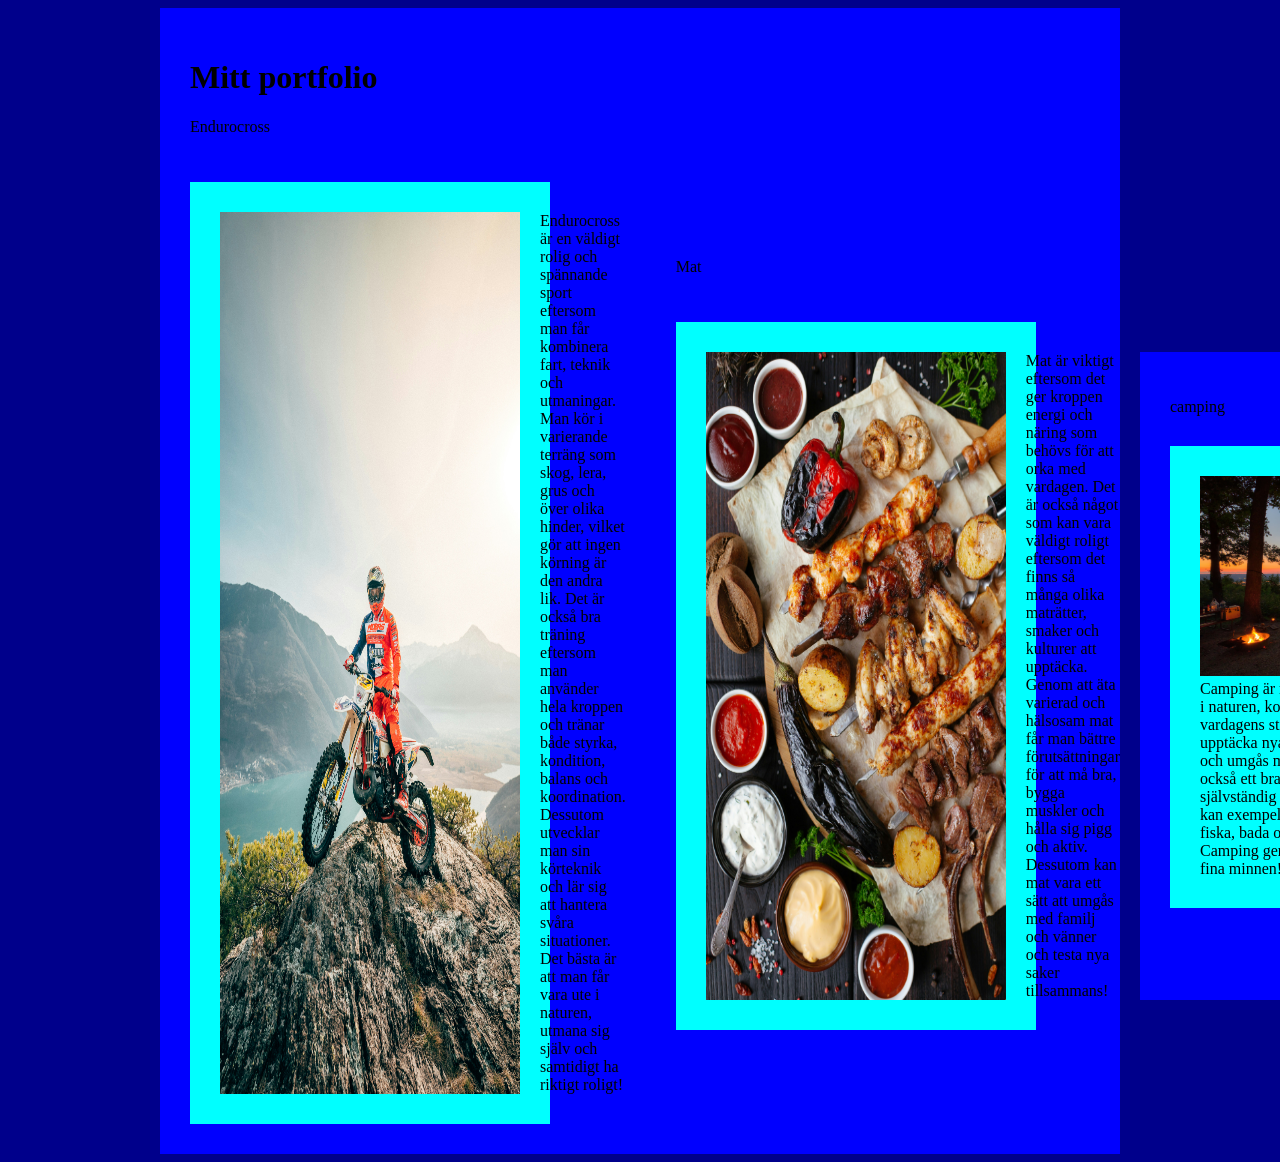
==== kapitel-3/Portfolio/index.html @ 00770628 "börjat med eget arbete, portfolio" ====
<!DOCTYPE html>
<html lang="en">
<head>
    <meta charset="UTF-8">
    <meta name="viewport" content="width=device-width, initial-scale=1.0">
    <title>Portfolio</title>
    <link rel="stylesheet" href="style.css">
</head>
<body>
    <div class="kontainer">
<h1>Mitt portfolio</h1>
<p class="text">Endurocross</p>
<div class="kolumner">
<div class="ruta">
    <img src="./bilder/davide-zanotti-vywvUvgCw58-unsplash.jpg">
    <div class="bildtext">Endurocross är en väldigt rolig och spännande sport eftersom man får kombinera fart, teknik och utmaningar. Man kör i varierande terräng som skog, lera, grus och över olika hinder, vilket gör att ingen körning är den andra lik. Det är också bra träning eftersom man använder hela kroppen och tränar både styrka, kondition, balans och koordination. Dessutom utvecklar man sin körteknik och lär sig att hantera svåra situationer. Det bästa är att man får vara ute i naturen, utmana sig själv och samtidigt ha riktigt roligt!</div>
    
    <div class="kontainer">
<p class="text">Mat</p>
<div class="kolumner">
<div class="ruta">
    <img src="./bilder/victoria-shes-UC0HZdUitWY-unsplash.jpg">
    <div class="bildtext">Mat är viktigt eftersom det ger kroppen energi och näring som behövs för att orka med vardagen. Det är också något som kan vara väldigt roligt eftersom det finns så många olika maträtter, smaker och kulturer att upptäcka. Genom att äta varierad och hälsosam mat får man bättre förutsättningar för att må bra, bygga muskler och hålla sig pigg och aktiv. Dessutom kan mat vara ett sätt att umgås med familj och vänner och testa nya saker tillsammans!</div>
    
    <div class="kontainer">
<p class="text">camping</p>
<div class="camping">
<div class="cirkel">
    <img src="./bilder/dave-hoefler-a3e7yEtQxJs-unsplash.jpg">
    <div class="bildtext">Camping är roligt eftersom man får komma ut i naturen, koppla av och komma bort från vardagens stress. Man får möjlighet att upptäcka nya platser, sova i tält eller husvagn och umgås med familj och vänner. Det är också ett bra sätt att lära sig vara mer självständig och klara sig ute i naturen. Man kan exempelvis laga mat över öppen eld, fiska, bada och utforska omgivningen. Camping ger både äventyr, avkoppling och fina minnen!</div>
</html>
---- kapitel-3/Portfolio/style.css ----
html {
    box-sizing: border-box;
}

img{
   max-width: 100%;
   height: auto;
}

body {
    background-color: darkblue;
}

.kontainer {
    background-color: blue;
    width: 900px;
    padding: 30px;
    margin-left: auto;
    margin-right: auto;
}

.kolumner {
    display: flex;
}

.camping {

}

.ruta {
    background-color: aqua;
    padding: 30px;
    width: 300px;
    display: flex;
    gap: 20px;
    margin-top: 30px;
}

.cirkel {
     background-color: aqua;
    padding: 30px;
    width: 300px;
    gap: 20px;
    margin-top: 30px;
}
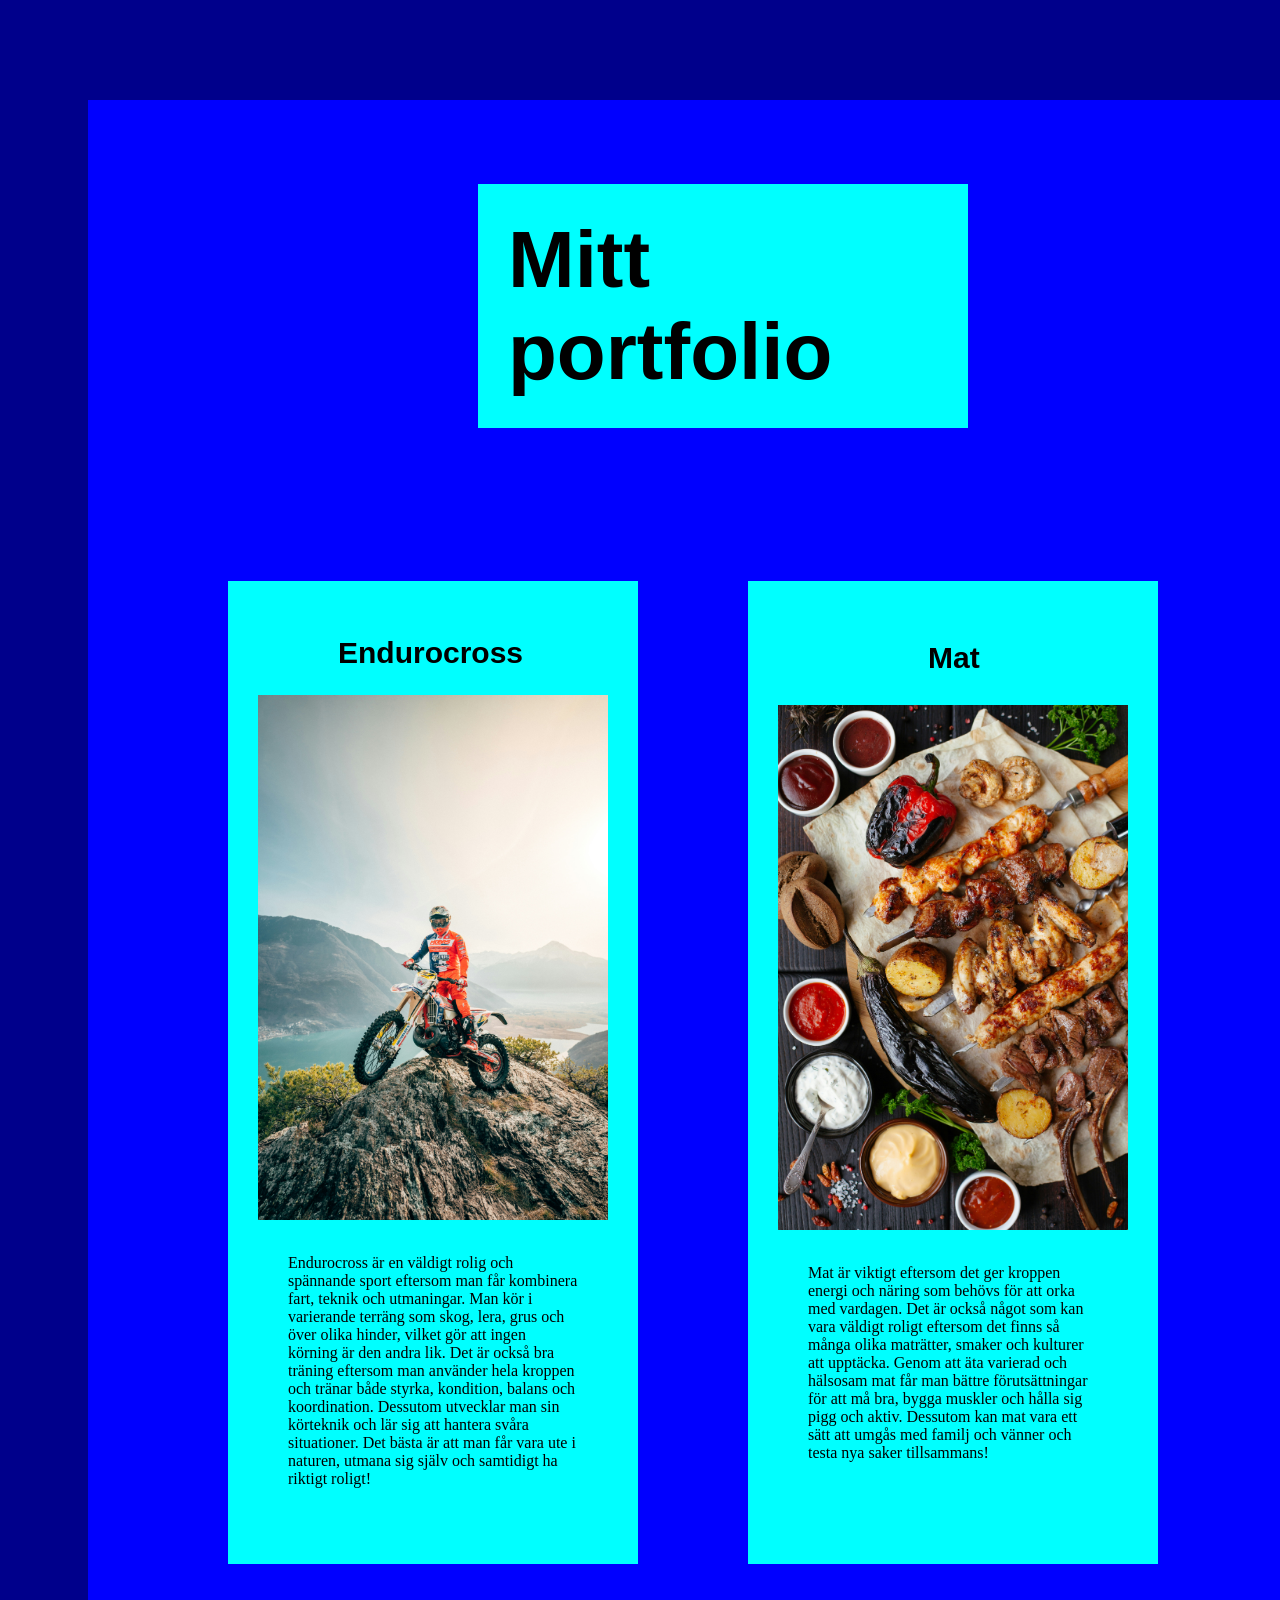
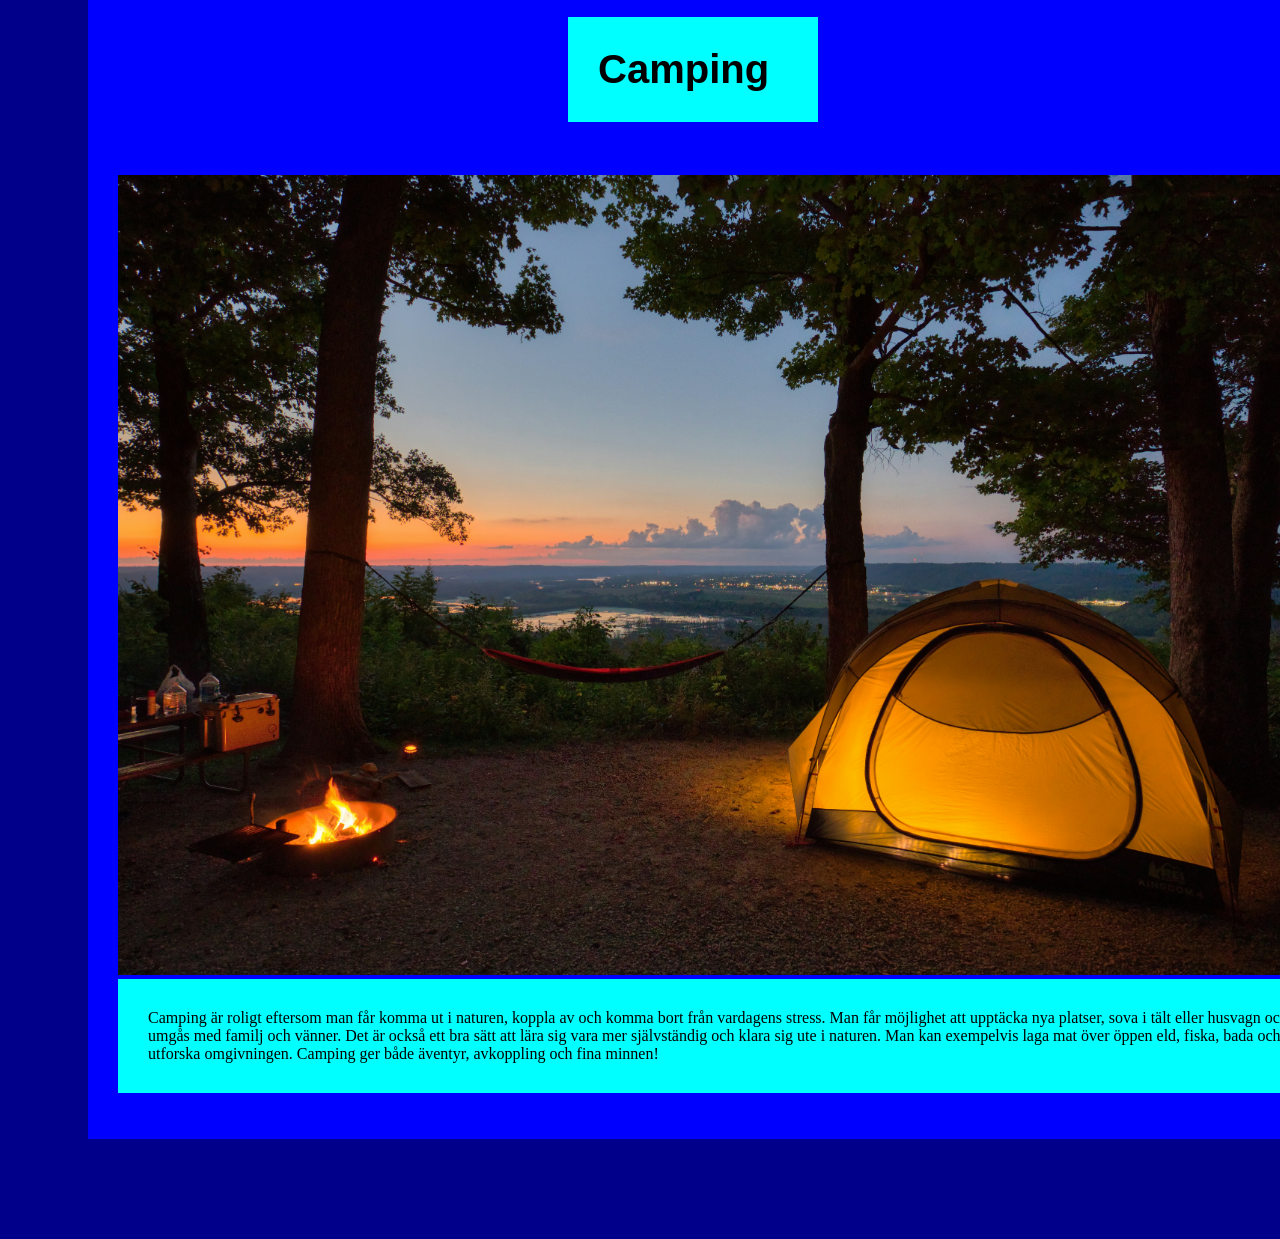
==== commit 7edd45b6: "Gjort klart mitt portfolio" ====
--- a/kapitel-3/Portfolio/index.html
+++ b/kapitel-3/Portfolio/index.html
@@ -1,31 +1,54 @@
 <!DOCTYPE html>
 <html lang="en">
+
 <head>
     <meta charset="UTF-8">
     <meta name="viewport" content="width=device-width, initial-scale=1.0">
     <title>Portfolio</title>
     <link rel="stylesheet" href="style.css">
 </head>
+
 <body>
     <div class="kontainer">
-<h1>Mitt portfolio</h1>
-<p class="text">Endurocross</p>
-<div class="kolumner">
-<div class="ruta">
-    <img src="./bilder/davide-zanotti-vywvUvgCw58-unsplash.jpg">
-    <div class="bildtext">Endurocross är en väldigt rolig och spännande sport eftersom man får kombinera fart, teknik och utmaningar. Man kör i varierande terräng som skog, lera, grus och över olika hinder, vilket gör att ingen körning är den andra lik. Det är också bra träning eftersom man använder hela kroppen och tränar både styrka, kondition, balans och koordination. Dessutom utvecklar man sin körteknik och lär sig att hantera svåra situationer. Det bästa är att man får vara ute i naturen, utmana sig själv och samtidigt ha riktigt roligt!</div>
-    
-    <div class="kontainer">
-<p class="text">Mat</p>
-<div class="kolumner">
-<div class="ruta">
-    <img src="./bilder/victoria-shes-UC0HZdUitWY-unsplash.jpg">
-    <div class="bildtext">Mat är viktigt eftersom det ger kroppen energi och näring som behövs för att orka med vardagen. Det är också något som kan vara väldigt roligt eftersom det finns så många olika maträtter, smaker och kulturer att upptäcka. Genom att äta varierad och hälsosam mat får man bättre förutsättningar för att må bra, bygga muskler och hålla sig pigg och aktiv. Dessutom kan mat vara ett sätt att umgås med familj och vänner och testa nya saker tillsammans!</div>
-    
-    <div class="kontainer">
-<p class="text">camping</p>
-<div class="camping">
-<div class="cirkel">
-    <img src="./bilder/dave-hoefler-a3e7yEtQxJs-unsplash.jpg">
-    <div class="bildtext">Camping är roligt eftersom man får komma ut i naturen, koppla av och komma bort från vardagens stress. Man får möjlighet att upptäcka nya platser, sova i tält eller husvagn och umgås med familj och vänner. Det är också ett bra sätt att lära sig vara mer självständig och klara sig ute i naturen. Man kan exempelvis laga mat över öppen eld, fiska, bada och utforska omgivningen. Camping ger både äventyr, avkoppling och fina minnen!</div>
+        <h1>Mitt portfolio</h1>
+        <div class="kolumner">
+            <div class="ruta">
+                <h2>Endurocross</h2>
+                <img src="./bilder/davide-zanotti-vywvUvgCw58-unsplash.jpg">
+                <p class="bildtext">Endurocross är en väldigt rolig och spännande sport eftersom man får kombinera
+                    fart, teknik och utmaningar. Man kör i varierande terräng som skog, lera, grus och över olika
+                    hinder, vilket gör att ingen körning är den andra lik. Det är också bra träning eftersom man
+                    använder hela kroppen och tränar både styrka, kondition, balans och koordination. Dessutom utvecklar
+                    man sin körteknik och lär sig att hantera svåra situationer. Det bästa är att man får vara ute i
+                    naturen, utmana sig själv och samtidigt ha riktigt roligt!</p>
+            </div>
+
+            <div class="ruta">
+                <h3>Mat</h3>
+                <img src="./bilder/victoria-shes-UC0HZdUitWY-unsplash.jpg">
+                <p class="bildtext">Mat är viktigt eftersom det ger kroppen energi och näring som behövs för
+                    att orka med vardagen. Det är också något som kan vara väldigt roligt eftersom det finns så
+                    många olika maträtter, smaker och kulturer att upptäcka. Genom att äta varierad och hälsosam
+                    mat får man bättre förutsättningar för att må bra, bygga muskler och hålla sig pigg och
+                    aktiv. Dessutom kan mat vara ett sätt att umgås med familj och vänner och testa nya saker
+                    tillsammans!</p>
+            </div>
+
+
+
+        </div>
+        <div class="cirkel">
+            <h4>Camping</h4>
+            <img src="./bilder/dave-hoefler-a3e7yEtQxJs-unsplash.jpg">
+            <p class="bildtext">Camping är roligt eftersom man får komma ut i naturen, koppla av
+                och komma bort från vardagens stress. Man får möjlighet att upptäcka nya platser,
+                sova i tält eller husvagn och umgås med familj och vänner. Det är också ett bra sätt
+                att lära sig vara mer självständig och klara sig ute i naturen. Man kan exempelvis
+                laga mat över öppen eld, fiska, bada och utforska omgivningen. Camping ger både
+                äventyr, avkoppling och fina minnen!</p>
+
+        </div>
+    </div>
+</body>
+
 </html>
--- a/kapitel-3/Portfolio/style.css
+++ b/kapitel-3/Portfolio/style.css
@@ -1,10 +1,21 @@
 html {
     box-sizing: border-box;
+}
+
+h1 {
+margin-left: 360px;
+width: 1000px;
+background-color: aqua;
+    width: 430px;
+    padding: 30px;
+    font-family: Impact, Haettenschweiler, 'Arial Narrow Bold', sans-serif;
+    font-size: 80px;
 }
 
 img{
    max-width: 100%;
    height: auto;
+   max-height: fit-content;
 }
 
 body {
@@ -13,33 +24,55 @@
 
 .kontainer {
     background-color: blue;
-    width: 900px;
-    padding: 30px;
-    margin-left: auto;
-    margin-right: auto;
+    width: 1200px;
+    padding: 30px;  
+    margin-left: 80px;
+    margin-right: 10px;
+    margin-top: 100px;
+    margin-bottom: 100px;
 }
 
 .kolumner {
     display: flex;
 }
 
-.camping {
-
-}
-
 .ruta {
     background-color: aqua;
     padding: 30px;
-    width: 300px;
-    display: flex;
-    gap: 20px;
-    margin-top: 30px;
+    width: 350px;
+    gap: 0px;
+    margin-top: 100px;
+    margin-left: 110px;
+}
+p{
+    background-color: aqua;
+    padding: 30px;
+    gap: 0px;
+    margin-top: 0px;
+    margin-left: 0px;
 }
 
-.cirkel {
-     background-color: aqua;
-    padding: 30px;
-    width: 300px;
-    gap: 20px;
-    margin-top: 30px;
-}+h2{
+    font-family: 'Lucida Sans', 'Lucida Sans Regular', 'Lucida Grande', 'Lucida Sans Unicode', Geneva, Verdana, sans-serif;
+margin-left: 80px;
+font-size: 30px;
+}
+
+h3{
+     font-family: 'Lucida Sans', 'Lucida Sans Regular', 'Lucida Grande', 'Lucida Sans Unicode', Geneva, Verdana, sans-serif;
+margin-left: 150px;
+font-size: 30px;
+}
+
+h4{
+    font-family: 'Lucida Sans', 'Lucida Sans Regular', 'Lucida Grande', 'Lucida Sans Unicode', Geneva, Verdana, sans-serif;
+margin-left: 450px;
+font-size: 40px;
+background-color: aqua;
+width: 190px;
+padding: 30px;
+}
+
+
+
+
